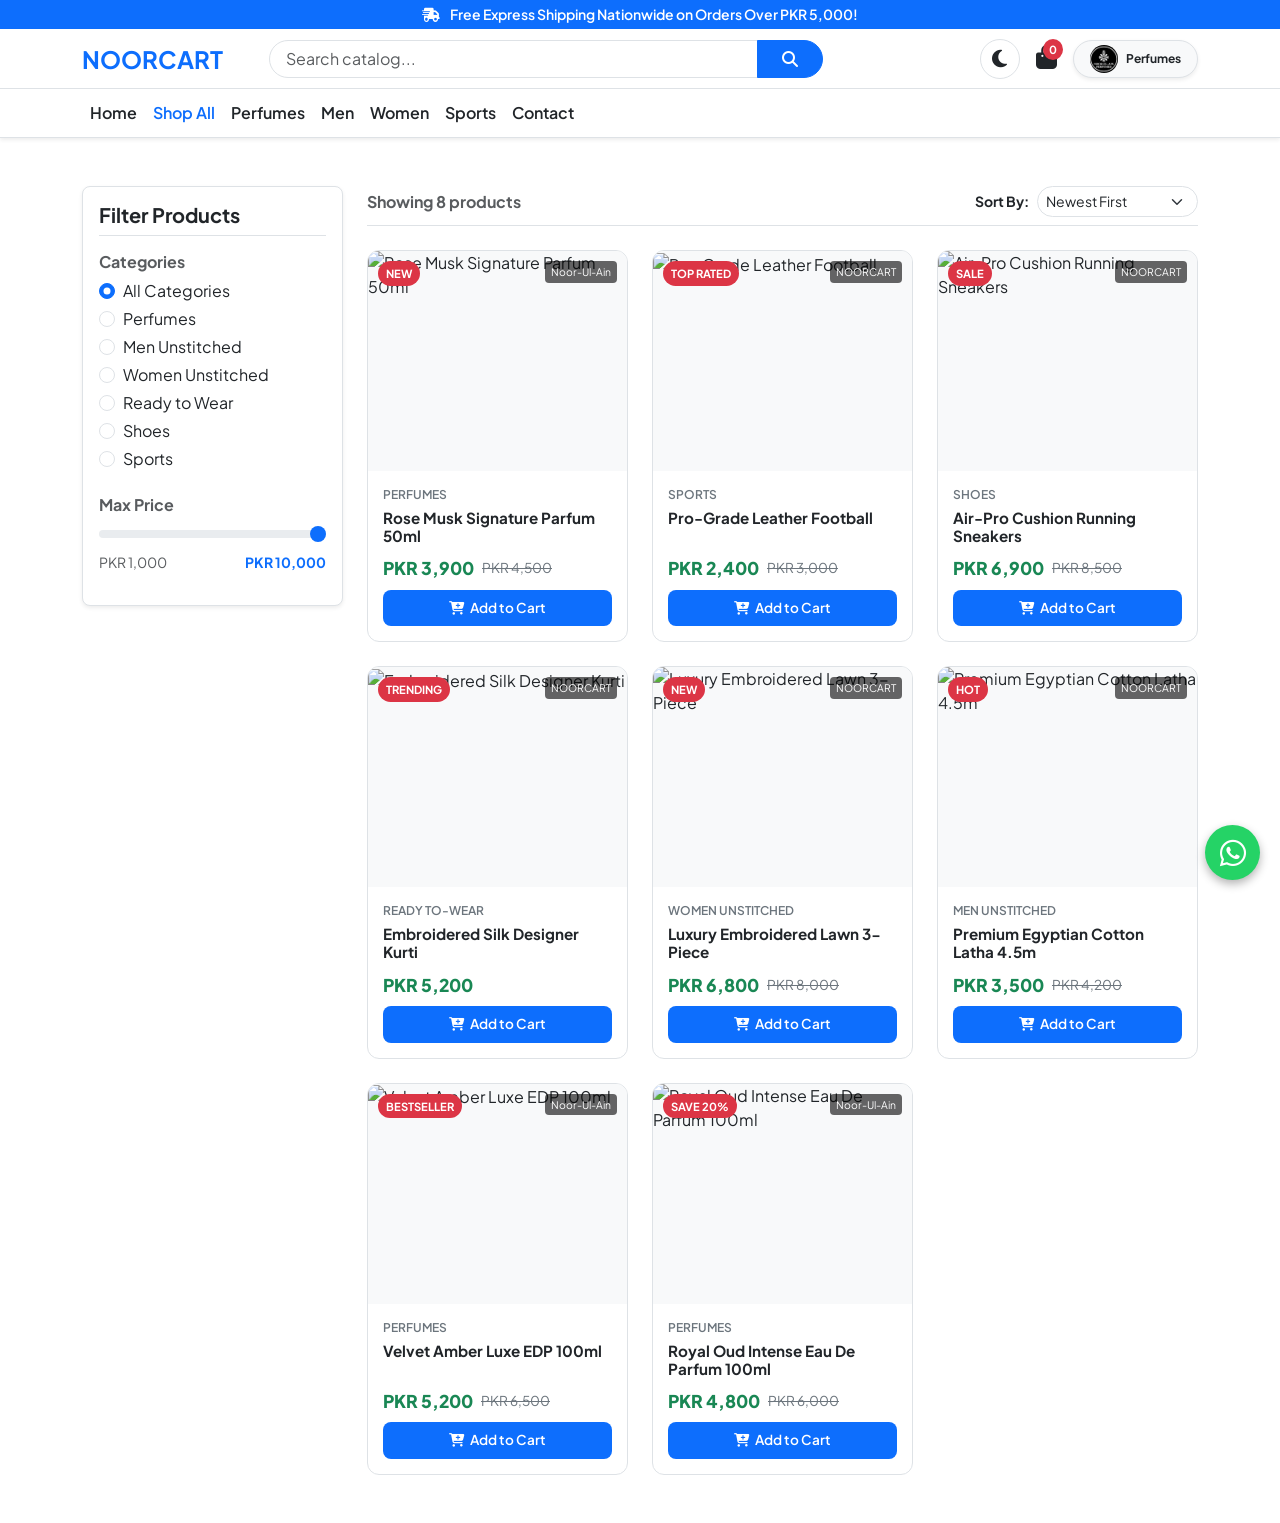
==== shop.html @ 90c621a1 "main" ====
<!DOCTYPE html>
<html lang="en">
<head>
    <meta charset="UTF-8">
    <meta name="viewport" content="width=device-width, initial-scale=1.0">
    <title>All Products | NOORCART</title>

    <link rel="icon" type="image/png" href="assets/images/logo-noorcart.png">
    <link rel="preconnect" href="https://fonts.googleapis.com">
    <link rel="preconnect" href="https://fonts.gstatic.com" crossorigin>
    <link href="https://fonts.googleapis.com/css2?family=Plus+Jakarta+Sans:wght@300;400;500;600;700;800&display=swap" rel="stylesheet">
    
    <link rel="stylesheet" href="https://cdn.jsdelivr.net/npm/bootstrap@5.3.2/dist/css/bootstrap.min.css">
    <link rel="stylesheet" href="https://cdnjs.cloudflare.com/ajax/libs/font-awesome/6.4.2/css/all.min.css">
    <link rel="stylesheet" href="https://unpkg.com/aos@2.3.1/dist/aos.css">
    <link rel="stylesheet" href="assets/css/style.css">
</head>
<body>

    <!-- TOP ANNOUNCEMENT BAR -->
    <div class="top-bar bg-primary text-white py-1 text-center small fw-semibold">
        <i class="fa-solid fa-truck-fast me-2"></i> Free Express Shipping Nationwide on Orders Over PKR 5,000!
    </div>

    <!-- MAIN HEADER -->
    <header class="main-header sticky-top bg-white border-bottom shadow-sm">
        <div class="container py-2">
            <div class="row align-items-center g-2">
                <div class="col-4 col-md-3 col-lg-2">
                    <a href="index.html" class="text-decoration-none text-dark fw-bold fs-4 d-flex align-items-center">
                        <img src="assets/images/logo-noorcart.png" alt="NOORCART Logo" style="max-height: 40px;" onerror="this.style.display='none'; this.nextElementSibling.style.display='inline-block';">
                        <span style="display:none;" class="fw-bold text-primary fs-4">NOORCART</span>
                    </a>
                </div>

                <div class="col-12 col-md-5 col-lg-6 order-3 order-md-2">
                    <div class="input-group">
                        <input type="text" id="filterSearch" class="form-control rounded-start-pill ps-3" placeholder="Search catalog...">
                        <button class="btn btn-primary rounded-end-pill px-4" type="button">
                            <i class="fa-solid fa-magnifying-glass"></i>
                        </button>
                    </div>
                </div>

                <div class="col-8 col-md-4 col-lg-4 order-2 order-md-3 d-flex align-items-center justify-content-end gap-2">
                    <button class="theme-toggle-btn" id="themeToggle" type="button" aria-label="Toggle Theme">
                        <i class="fa-solid fa-moon fs-5"></i>
                    </button>

                    <button class="btn border-0 position-relative p-2" onclick="toggleCartDrawer(true)" aria-label="Open Cart">
                        <i class="fa-solid fa-bag-shopping fs-4 text-dark"></i>
                        <span class="cart-badge" id="cartBadgeCount">0</span>
                    </button>

                    <a href="category.html?type=perfumes" class="d-none d-sm-inline-flex align-items-center text-dark text-decoration-none border rounded-pill px-3 py-1 bg-light shadow-sm">
                        <img src="assets/images/logo-noorulain.png" alt="Noor-Ul-Ain" style="height: 28px; width: 28px;" class="me-2 rounded-circle" onerror="this.style.display='none';">
                        <span class="fw-bold text-dark" style="font-size: 0.75rem;">Perfumes</span>
                    </a>
                </div>
            </div>
        </div>

        <nav class="navbar navbar-expand-lg bg-white border-top py-1">
            <div class="container">
                <button class="btn btn-primary btn-sm me-2 d-lg-none" type="button" data-bs-toggle="collapse" data-bs-target="#mainNav">
                    <i class="fa-solid fa-bars me-1"></i> Menu
                </button>
                <div class="collapse navbar-collapse" id="mainNav">
                    <ul class="navbar-nav me-auto mb-2 mb-lg-0 fw-semibold">
                        <li class="nav-item"><a class="nav-link" href="index.html">Home</a></li>
                        <li class="nav-item"><a class="nav-link active text-primary" href="shop.html">Shop All</a></li>
                        <li class="nav-item"><a class="nav-link" href="category.html?type=perfumes">Perfumes</a></li>
                        <li class="nav-item"><a class="nav-link" href="category.html?cat=men-unstitched">Men</a></li>
                        <li class="nav-item"><a class="nav-link" href="category.html?cat=women-unstitched">Women</a></li>
                        <li class="nav-item"><a class="nav-link" href="category.html?cat=sports">Sports</a></li>
                        <li class="nav-item"><a class="nav-link" href="contact.html">Contact</a></li>
                    </ul>
                </div>
            </div>
        </nav>
    </header>

    <!-- SHOP SECTION WITH FILTERS -->
    <section class="py-5">
        <div class="container">
            <div class="row g-4">
                <!-- SIDEBAR FILTERS -->
                <div class="col-lg-3">
                    <div class="filter-card p-3 border rounded-3 bg-white shadow-sm">
                        <h5 class="fw-bold mb-3 border-bottom pb-2">Filter Products</h5>

                        <!-- Categories -->
                        <div class="mb-4">
                            <h6 class="fw-bold text-muted mb-2">Categories</h6>
                            <div class="form-check mb-1">
                                <input class="form-check-input" type="radio" name="categoryFilter" id="catAll" value="all" checked>
                                <label class="form-check-label" for="catAll">All Categories</label>
                            </div>
                            <div class="form-check mb-1">
                                <input class="form-check-input" type="radio" name="categoryFilter" id="catPerfumes" value="perfumes">
                                <label class="form-check-label" for="catPerfumes">Perfumes</label>
                            </div>
                            <div class="form-check mb-1">
                                <input class="form-check-input" type="radio" name="categoryFilter" id="catMen" value="men-unstitched">
                                <label class="form-check-label" for="catMen">Men Unstitched</label>
                            </div>
                            <div class="form-check mb-1">
                                <input class="form-check-input" type="radio" name="categoryFilter" id="catWomen" value="women-unstitched">
                                <label class="form-check-label" for="catWomen">Women Unstitched</label>
                            </div>
                            <div class="form-check mb-1">
                                <input class="form-check-input" type="radio" name="categoryFilter" id="catReady" value="ready-to-wear">
                                <label class="form-check-label" for="catReady">Ready to Wear</label>
                            </div>
                            <div class="form-check mb-1">
                                <input class="form-check-input" type="radio" name="categoryFilter" id="catShoes" value="shoes">
                                <label class="form-check-label" for="catShoes">Shoes</label>
                            </div>
                            <div class="form-check mb-1">
                                <input class="form-check-input" type="radio" name="categoryFilter" id="catSports" value="sports">
                                <label class="form-check-label" for="catSports">Sports</label>
                            </div>
                        </div>

                        <!-- Price Range -->
                        <div class="mb-3">
                            <h6 class="fw-bold text-muted mb-2">Max Price</h6>
                            <input type="range" class="form-range" id="priceRange" min="1000" max="10000" step="500" value="10000">
                            <div class="d-flex justify-content-between small text-muted">
                                <span>PKR 1,000</span>
                                <span id="priceValue" class="fw-bold text-primary">PKR 10,000</span>
                            </div>
                        </div>
                    </div>
                </div>

                <!-- MAIN PRODUCT GRID -->
                <div class="col-lg-9">
                    <div class="d-flex justify-content-between align-items-center mb-4 pb-2 border-bottom">
                        <span id="productCount" class="fw-bold text-muted">Showing products</span>
                        <div class="d-flex align-items-center gap-2">
                            <label for="sortSelect" class="text-nowrap small fw-bold">Sort By:</label>
                            <select id="sortSelect" class="form-select form-select-sm rounded-pill">
                                <option value="newest">Newest First</option>
                                <option value="price-low">Price: Low to High</option>
                                <option value="price-high">Price: High to Low</option>
                                <option value="name-az">Name: A to Z</option>
                            </select>
                        </div>
                    </div>

                    <div class="row g-4" id="productGrid">
                        <!-- Dynamic Cards Injected via shop.js -->
                    </div>
                </div>
            </div>
        </div>
    </section>

    <!-- CART DRAWER & OVERLAY -->
    <div class="cart-drawer-overlay" id="cartOverlay" onclick="toggleCartDrawer(false)"></div>
    <div class="cart-drawer" id="cartDrawer">
        <div class="cart-header">
            <h5 class="fw-bold mb-0"><i class="fa-solid fa-bag-shopping me-2 text-primary"></i>Your Cart</h5>
            <button type="button" class="btn-close" onclick="toggleCartDrawer(false)"></button>
        </div>
        <div class="cart-body" id="cartItemList"></div>
        <div class="cart-footer">
            <div class="d-flex justify-content-between align-items-center mb-3">
                <span class="fw-bold text-muted">Subtotal:</span>
                <span class="fw-bold fs-5 text-success" id="cartTotalDisplay">PKR 0</span>
            </div>
            <button onclick="checkoutViaWhatsApp()" class="btn btn-success w-100 py-2 fw-bold rounded-pill">
                <i class="fa-brands fa-whatsapp me-2 fs-5"></i> Checkout on WhatsApp
            </button>
        </div>
    </div>

    <!-- FLOATING WHATSAPP BUTTON -->
    <a href="https://wa.me/923400085347?text=Hello%20NOORCART,%20I%20have%20a%20query%20about%20your%20products." target="_blank" class="floating-whatsapp" aria-label="Order on WhatsApp">
        <i class="fa-brands fa-whatsapp"></i>
    </a>

    <script src="https://cdn.jsdelivr.net/npm/bootstrap@5.3.2/dist/js/bootstrap.bundle.min.js"></script>
    <script src="https://unpkg.com/aos@2.3.1/dist/aos.js"></script>
    <script src="assets/js/shop.js"></script>
    <!-- SCRIPT DEPENDENCIES -->
    <script src="https://cdn.jsdelivr.net/npm/bootstrap@5.3.2/dist/js/bootstrap.bundle.min.js"></script>
    <script src="https://unpkg.com/aos@2.3.1/dist/aos.js"></script>

    <!-- CUSTOM JS ENGINE -->
    <script src="assets/js/shop.js"></script>

    <!-- INITIALIZE AOS ANIMATIONS -->
    <script>
        document.addEventListener('DOMContentLoaded', function() {
            if (typeof AOS !== 'undefined') {
                AOS.init({
                    duration: 800,
                    once: true
                });
            }
        });
    </script>
</body>
    <script>
        document.addEventListener('DOMContentLoaded', () => {
            const themeBtn = document.getElementById('themeToggle');
            const savedTheme = localStorage.getItem('noorcart_theme') || 'light';
            document.documentElement.setAttribute('data-theme', savedTheme);
            if (themeBtn) {
                themeBtn.innerHTML = savedTheme === 'dark' ? '<i class="fa-solid fa-sun text-warning fs-5"></i>' : '<i class="fa-solid fa-moon text-dark fs-5"></i>';
                themeBtn.addEventListener('click', () => {
                    const current = document.documentElement.getAttribute('data-theme');
                    const next = current === 'dark' ? 'light' : 'dark';
                    document.documentElement.setAttribute('data-theme', next);
                    localStorage.setItem('noorcart_theme', next);
                    themeBtn.innerHTML = next === 'dark' ? '<i class="fa-solid fa-sun text-warning fs-5"></i>' : '<i class="fa-solid fa-moon text-dark fs-5"></i>';
                });
            }
        });
    </script>
</body>
</html>
---- assets/css/style.css ----
/* ==========================================
   GLOBAL & ROOT THEME VARIABLES
   ========================================== */
:root {
    --bg-primary: #ffffff;
    --bg-secondary: #f8f9fa;
    --text-primary: #212529;
    --text-muted: #6c757d;
    --border-color: #dee2e6;
    --card-bg: #ffffff;
    --primary-color: #0d6efd;
    --shadow-sm: 0 0.125rem 0.25rem rgba(0, 0, 0, 0.075);
}

/* DARK MODE OVERRIDES */
[data-theme="dark"] {
    --bg-primary: #121212;
    --bg-secondary: #1e1e1e;
    --text-primary: #f8f9fa;
    --text-muted: #a0a0a0;
    --border-color: #333333;
    --card-bg: #1e1e1e;
    --shadow-sm: 0 0.125rem 0.25rem rgba(0, 0, 0, 0.5);
}

body {
    font-family: 'Plus Jakarta Sans', sans-serif;
    background-color: var(--bg-primary);
    color: var(--text-primary);
    transition: background-color 0.3s ease, color 0.3s ease;
}

/* ==========================================
   HEADER & NAVBAR
   ========================================== */
.main-header {
    background-color: var(--bg-primary) !important;
    border-color: var(--border-color) !important;
}

.main-header .nav-link {
    color: var(--text-primary);
}

.main-header .nav-link:hover {
    color: var(--primary-color);
}

.theme-toggle-btn {
    background: transparent;
    border: 1px solid var(--border-color);
    border-radius: 50%;
    width: 40px;
    height: 40px;
    display: flex;
    align-items: center;
    justify-content: center;
    cursor: pointer;
    transition: all 0.2s ease;
}

.theme-toggle-btn:hover {
    background-color: var(--bg-secondary);
}

.cart-badge {
    position: absolute;
    top: 2px;
    right: 2px;
    background-color: #dc3545;
    color: white;
    font-size: 0.7rem;
    font-weight: bold;
    border-radius: 50%;
    padding: 2px 6px;
}

/* ==========================================
   PRODUCT CARDS
   ========================================== */
.product-card {
    background-color: var(--card-bg);
    border: 1px solid var(--border-color);
    border-radius: 12px;
    overflow: hidden;
    position: relative;
    transition: transform 0.2s ease, box-shadow 0.2s ease;
    height: 100%;
    display: flex;
    flex-direction: column;
}

.product-card:hover {
    transform: translateY(-4px);
    box-shadow: 0 10px 20px rgba(0, 0, 0, 0.1);
}

.product-thumb {
    height: 220px;
    overflow: hidden;
    background-color: var(--bg-secondary);
}

.product-thumb img {
    width: 100%;
    height: 100%;
    object-fit: cover;
    transition: transform 0.3s ease;
}

.product-card:hover .product-thumb img {
    transform: scale(1.05);
}

.product-details {
    padding: 15px;
    display: flex;
    flex-direction: column;
    flex-grow: 1;
}

.product-cat {
    font-size: 0.75rem;
    text-transform: uppercase;
    color: var(--text-muted);
    font-weight: 600;
}

.product-title {
    font-size: 0.95rem;
    font-weight: 700;
    margin: 5px 0 10px 0;
    color: var(--text-primary);
    display: -webkit-box;
    -webkit-line-clamp: 2;
    -webkit-box-orient: vertical;
    overflow: hidden;
}

.price-box {
    margin-top: auto;
    display: flex;
    align-items: center;
    gap: 8px;
}

.current-price {
    font-size: 1.1rem;
    font-weight: 800;
    color: #198754;
}

.old-price {
    font-size: 0.85rem;
    text-decoration: line-through;
    color: var(--text-muted);
}

.badge-offer {
    position: absolute;
    top: 10px;
    left: 10px;
    background-color: #dc3545;
    color: white;
    font-size: 0.7rem;
    font-weight: bold;
    padding: 4px 8px;
    border-radius: 20px;
    z-index: 2;
}

.badge-brand {
    position: absolute;
    top: 10px;
    right: 10px;
    background-color: rgba(0, 0, 0, 0.6);
    color: white;
    font-size: 0.65rem;
    padding: 3px 6px;
    border-radius: 4px;
    z-index: 2;
}

.btn-whatsapp-order {
    background-color: var(--primary-color);
    color: white;
    border: none;
    border-radius: 8px;
    padding: 8px;
    font-size: 0.85rem;
    font-weight: 600;
    transition: background 0.2s ease;
}

.btn-whatsapp-order:hover {
    background-color: #0b5ed7;
}

/* ==========================================
   CART DRAWER & OVERLAY
   ========================================== */
.cart-drawer-overlay {
    position: fixed;
    top: 0;
    left: 0;
    width: 100vw;
    height: 100vh;
    background: rgba(0, 0, 0, 0.5);
    z-index: 1040;
    display: none;
}

.cart-drawer-overlay.active {
    display: block;
}

.cart-drawer {
    position: fixed;
    top: 0;
    right: -400px;
    width: 380px;
    max-width: 100%;
    height: 100vh;
    background-color: var(--card-bg);
    z-index: 1050;
    box-shadow: -5px 0 15px rgba(0, 0, 0, 0.15);
    display: flex;
    flex-direction: column;
    transition: right 0.3s ease-in-out;
}

.cart-drawer.active {
    right: 0;
}

.cart-header {
    padding: 15px 20px;
    border-bottom: 1px solid var(--border-color);
    display: flex;
    justify-content: space-between;
    align-items: center;
}

.cart-body {
    padding: 15px;
    flex-grow: 1;
    overflow-y: auto;
}

.cart-item {
    display: flex;
    align-items: center;
    gap: 12px;
    padding-bottom: 12px;
    margin-bottom: 12px;
    border-bottom: 1px solid var(--border-color);
}

.cart-item img {
    width: 55px;
    height: 55px;
    object-fit: cover;
    border-radius: 6px;
}

.cart-item-title {
    font-size: 0.85rem;
    font-weight: 600;
    color: var(--text-primary);
}

.qty-btn {
    border: 1px solid var(--border-color);
    background: var(--bg-secondary);
    color: var(--text-primary);
    width: 24px;
    height: 24px;
    border-radius: 4px;
    display: inline-flex;
    align-items: center;
    justify-content: center;
    cursor: pointer;
}

.cart-footer {
    padding: 15px 20px;
    border-top: 1px solid var(--border-color);
    background-color: var(--bg-secondary);
}

/* ==========================================
   FLOATING WHATSAPP BUTTON
   ========================================== */
.floating-whatsapp {
    position: fixed;
    bottom: 20px;
    right: 20px;
    background-color: #25d366;
    color: white;
    width: 55px;
    height: 55px;
    border-radius: 50%;
    display: flex;
    align-items: center;
    justify-content: center;
    font-size: 30px;
    box-shadow: 0 4px 10px rgba(0, 0, 0, 0.3);
    z-index: 1000;
    text-decoration: none;
    transition: transform 0.2s ease;
}

.floating-whatsapp:hover {
    transform: scale(1.1);
    color: white;
}
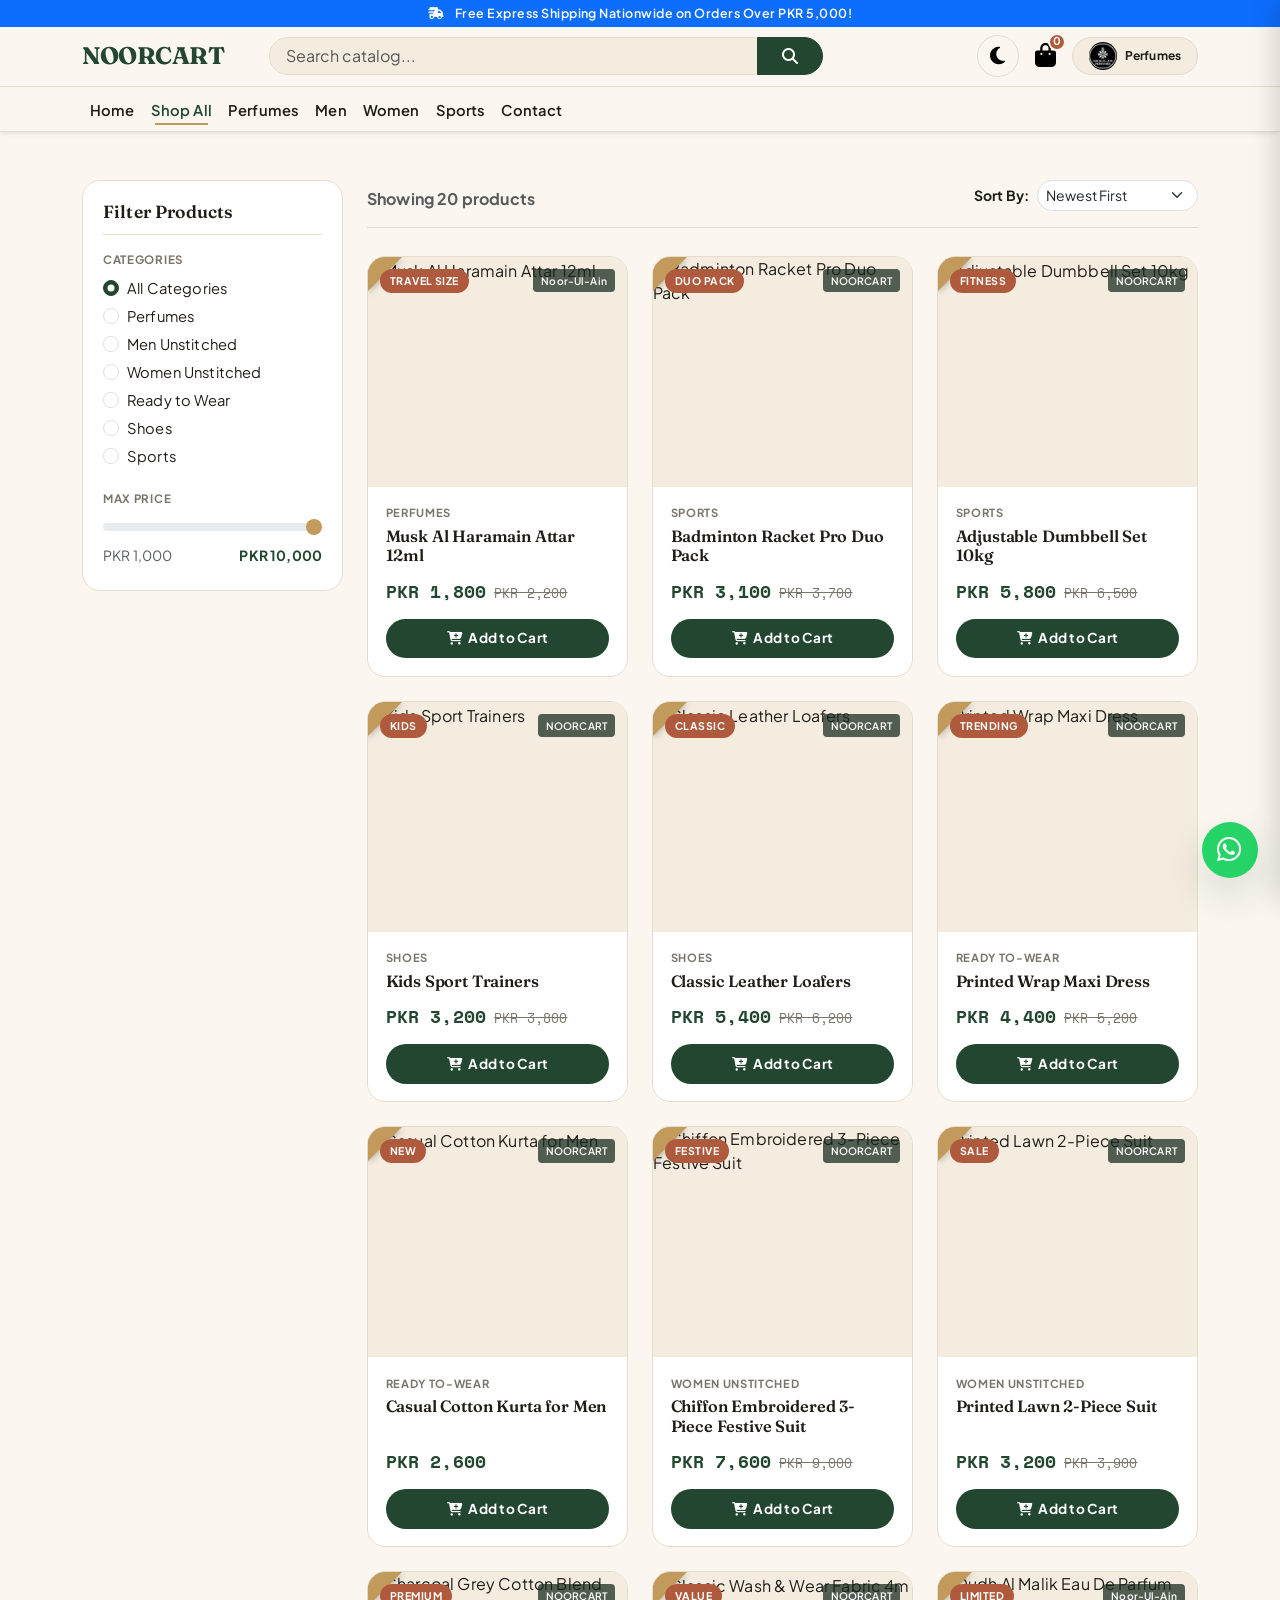
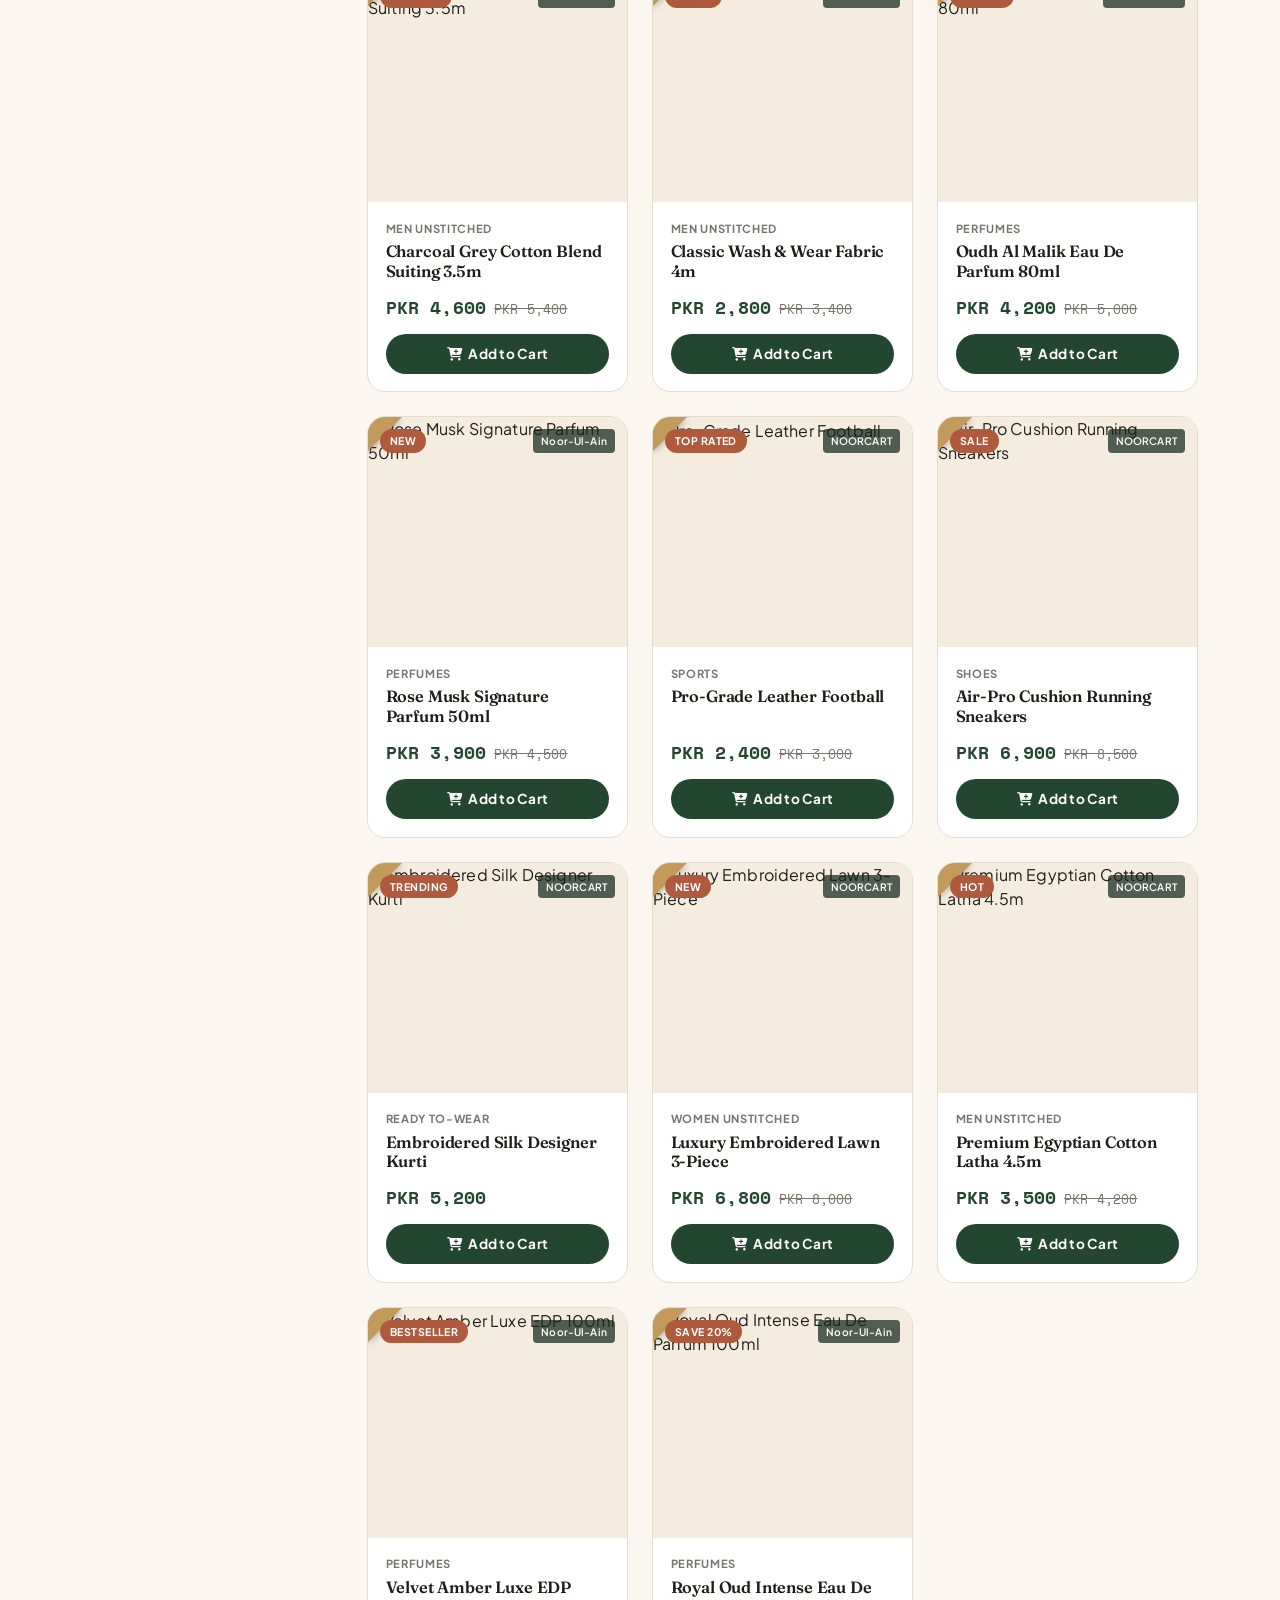
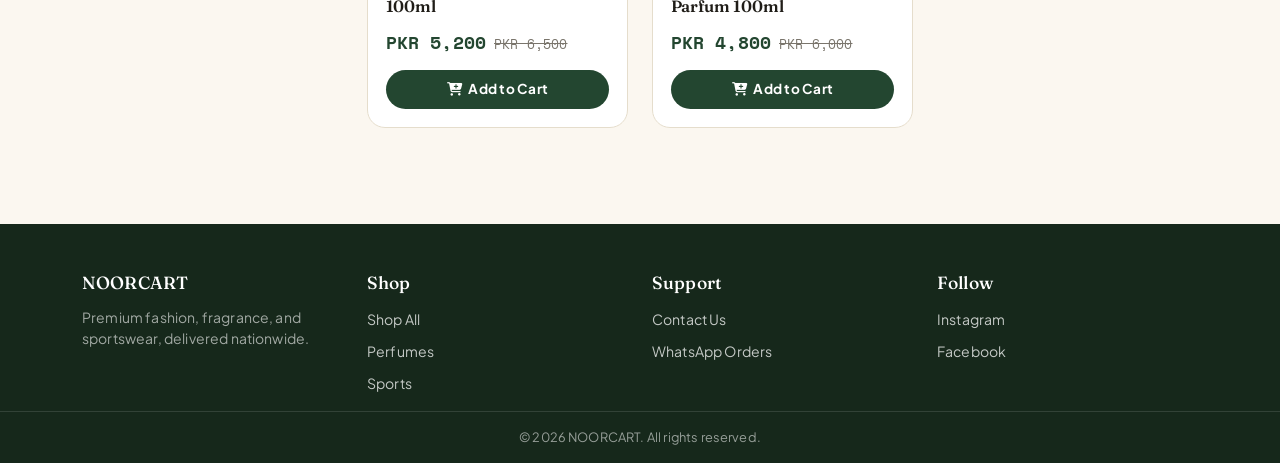
==== commit 3c82acbe: "main" ====
--- a/shop.html
+++ b/shop.html
@@ -8,8 +8,8 @@
     <link rel="icon" type="image/png" href="assets/images/logo-noorcart.png">
     <link rel="preconnect" href="https://fonts.googleapis.com">
     <link rel="preconnect" href="https://fonts.gstatic.com" crossorigin>
-    <link href="https://fonts.googleapis.com/css2?family=Plus+Jakarta+Sans:wght@300;400;500;600;700;800&display=swap" rel="stylesheet">
-    
+    <link href="https://fonts.googleapis.com/css2?family=Fraunces:opsz,wght@9..144,500;9..144,600;9..144,700&family=Plus+Jakarta+Sans:wght@300;400;500;600;700;800&family=Space+Mono:wght@400;700&display=swap" rel="stylesheet">
+
     <link rel="stylesheet" href="https://cdn.jsdelivr.net/npm/bootstrap@5.3.2/dist/css/bootstrap.min.css">
     <link rel="stylesheet" href="https://cdnjs.cloudflare.com/ajax/libs/font-awesome/6.4.2/css/all.min.css">
     <link rel="stylesheet" href="https://unpkg.com/aos@2.3.1/dist/aos.css">
@@ -17,58 +17,60 @@
 </head>
 <body>
 
-    <!-- TOP ANNOUNCEMENT BAR -->
     <div class="top-bar bg-primary text-white py-1 text-center small fw-semibold">
         <i class="fa-solid fa-truck-fast me-2"></i> Free Express Shipping Nationwide on Orders Over PKR 5,000!
     </div>
 
-    <!-- MAIN HEADER -->
-    <header class="main-header sticky-top bg-white border-bottom shadow-sm">
+    <header class="main-header sticky-top border-bottom shadow-sm">
         <div class="container py-2">
             <div class="row align-items-center g-2">
                 <div class="col-4 col-md-3 col-lg-2">
-                    <a href="index.html" class="text-decoration-none text-dark fw-bold fs-4 d-flex align-items-center">
-                        <img src="assets/images/logo-noorcart.png" alt="NOORCART Logo" style="max-height: 40px;" onerror="this.style.display='none'; this.nextElementSibling.style.display='inline-block';">
-                        <span style="display:none;" class="fw-bold text-primary fs-4">NOORCART</span>
+                    <a href="index.html" class="text-decoration-none d-flex align-items-center">
+                        <img src="assets/images/logo-noorcart.png" alt="NOORCART Logo" style="max-height: 40px;"
+                            onerror="this.style.display='none'; this.nextElementSibling.style.display='inline-block';">
+                        <span style="display:none;" class="brand-mark">NOORCART</span>
                     </a>
                 </div>
 
                 <div class="col-12 col-md-5 col-lg-6 order-3 order-md-2">
-                    <div class="input-group">
+                    <div class="input-group search-form">
                         <input type="text" id="filterSearch" class="form-control rounded-start-pill ps-3" placeholder="Search catalog...">
-                        <button class="btn btn-primary rounded-end-pill px-4" type="button">
+                        <button class="btn btn-search rounded-end-pill px-4" type="button" aria-label="Search">
                             <i class="fa-solid fa-magnifying-glass"></i>
                         </button>
                     </div>
                 </div>
 
                 <div class="col-8 col-md-4 col-lg-4 order-2 order-md-3 d-flex align-items-center justify-content-end gap-2">
-                    <button class="theme-toggle-btn" id="themeToggle" type="button" aria-label="Toggle Theme">
+                    <button class="theme-toggle-btn" id="themeToggle" type="button" aria-label="Toggle dark and light mode">
                         <i class="fa-solid fa-moon fs-5"></i>
                     </button>
 
-                    <button class="btn border-0 position-relative p-2" onclick="toggleCartDrawer(true)" aria-label="Open Cart">
-                        <i class="fa-solid fa-bag-shopping fs-4 text-dark"></i>
+                    <button class="cart-trigger" onclick="toggleCartDrawer(true)" aria-label="Open cart">
+                        <i class="fa-solid fa-bag-shopping fs-4"></i>
                         <span class="cart-badge" id="cartBadgeCount">0</span>
                     </button>
 
-                    <a href="category.html?type=perfumes" class="d-none d-sm-inline-flex align-items-center text-dark text-decoration-none border rounded-pill px-3 py-1 bg-light shadow-sm">
-                        <img src="assets/images/logo-noorulain.png" alt="Noor-Ul-Ain" style="height: 28px; width: 28px;" class="me-2 rounded-circle" onerror="this.style.display='none';">
-                        <span class="fw-bold text-dark" style="font-size: 0.75rem;">Perfumes</span>
+                    <a href="category.html?type=perfumes"
+                        class="d-none d-sm-inline-flex align-items-center text-decoration-none rounded-pill px-3 py-1 discover-pill">
+                        <img src="assets/images/logo-noorulain.png" alt="Noor-Ul-Ain" style="height: 28px; width: 28px;"
+                            class="me-2 rounded-circle" onerror="this.style.display='none';">
+                        <span class="fw-bold" style="font-size: 0.75rem;">Perfumes</span>
                     </a>
                 </div>
             </div>
         </div>
 
-        <nav class="navbar navbar-expand-lg bg-white border-top py-1">
+        <nav class="navbar navbar-expand-lg main-nav py-1">
             <div class="container">
-                <button class="btn btn-primary btn-sm me-2 d-lg-none" type="button" data-bs-toggle="collapse" data-bs-target="#mainNav">
+                <button class="btn btn-primary btn-sm me-2 d-lg-none" type="button" data-bs-toggle="collapse"
+                    data-bs-target="#mainNav" aria-controls="mainNav" aria-label="Toggle navigation">
                     <i class="fa-solid fa-bars me-1"></i> Menu
                 </button>
                 <div class="collapse navbar-collapse" id="mainNav">
-                    <ul class="navbar-nav me-auto mb-2 mb-lg-0 fw-semibold">
+                    <ul class="navbar-nav me-auto mb-2 mb-lg-0">
                         <li class="nav-item"><a class="nav-link" href="index.html">Home</a></li>
-                        <li class="nav-item"><a class="nav-link active text-primary" href="shop.html">Shop All</a></li>
+                        <li class="nav-item"><a class="nav-link active" href="shop.html">Shop All</a></li>
                         <li class="nav-item"><a class="nav-link" href="category.html?type=perfumes">Perfumes</a></li>
                         <li class="nav-item"><a class="nav-link" href="category.html?cat=men-unstitched">Men</a></li>
                         <li class="nav-item"><a class="nav-link" href="category.html?cat=women-unstitched">Women</a></li>
@@ -80,18 +82,16 @@
         </nav>
     </header>
 
-    <!-- SHOP SECTION WITH FILTERS -->
     <section class="py-5">
         <div class="container">
             <div class="row g-4">
-                <!-- SIDEBAR FILTERS -->
+
                 <div class="col-lg-3">
-                    <div class="filter-card p-3 border rounded-3 bg-white shadow-sm">
-                        <h5 class="fw-bold mb-3 border-bottom pb-2">Filter Products</h5>
-
-                        <!-- Categories -->
+                    <div class="filter-card">
+                        <h5 class="filter-card-title">Filter Products</h5>
+
                         <div class="mb-4">
-                            <h6 class="fw-bold text-muted mb-2">Categories</h6>
+                            <h6 class="filter-group-label">Categories</h6>
                             <div class="form-check mb-1">
                                 <input class="form-check-input" type="radio" name="categoryFilter" id="catAll" value="all" checked>
                                 <label class="form-check-label" for="catAll">All Categories</label>
@@ -122,21 +122,19 @@
                             </div>
                         </div>
 
-                        <!-- Price Range -->
-                        <div class="mb-3">
-                            <h6 class="fw-bold text-muted mb-2">Max Price</h6>
+                        <div class="mb-1">
+                            <h6 class="filter-group-label">Max Price</h6>
                             <input type="range" class="form-range" id="priceRange" min="1000" max="10000" step="500" value="10000">
-                            <div class="d-flex justify-content-between small text-muted">
-                                <span>PKR 1,000</span>
-                                <span id="priceValue" class="fw-bold text-primary">PKR 10,000</span>
+                            <div class="d-flex justify-content-between small">
+                                <span class="text-muted">PKR 1,000</span>
+                                <span id="priceValue" class="fw-bold" style="color: var(--emerald);">PKR 10,000</span>
                             </div>
                         </div>
                     </div>
                 </div>
 
-                <!-- MAIN PRODUCT GRID -->
                 <div class="col-lg-9">
-                    <div class="d-flex justify-content-between align-items-center mb-4 pb-2 border-bottom">
+                    <div class="section-heading">
                         <span id="productCount" class="fw-bold text-muted">Showing products</span>
                         <div class="d-flex align-items-center gap-2">
                             <label for="sortSelect" class="text-nowrap small fw-bold">Sort By:</label>
@@ -149,34 +147,65 @@
                         </div>
                     </div>
 
-                    <div class="row g-4" id="productGrid">
-                        <!-- Dynamic Cards Injected via shop.js -->
-                    </div>
-                </div>
+                    <div class="row g-4" id="productGrid"></div>
+                </div>
+
             </div>
         </div>
     </section>
 
-    <!-- CART DRAWER & OVERLAY -->
+    <footer class="site-footer pt-5">
+        <div class="container">
+            <div class="row g-4">
+                <div class="col-6 col-md-3">
+                    <h6>NOORCART</h6>
+                    <p class="small mb-0" style="opacity: 0.8;">Premium fashion, fragrance, and sportswear, delivered nationwide.</p>
+                </div>
+                <div class="col-6 col-md-3">
+                    <h6>Shop</h6>
+                    <ul class="list-unstyled d-flex flex-column gap-2">
+                        <li><a href="shop.html">Shop All</a></li>
+                        <li><a href="category.html?type=perfumes">Perfumes</a></li>
+                        <li><a href="category.html?cat=sports">Sports</a></li>
+                    </ul>
+                </div>
+                <div class="col-6 col-md-3">
+                    <h6>Support</h6>
+                    <ul class="list-unstyled d-flex flex-column gap-2">
+                        <li><a href="contact.html">Contact Us</a></li>
+                        <li><a href="https://wa.me/923400085347" target="_blank">WhatsApp Orders</a></li>
+                    </ul>
+                </div>
+                <div class="col-6 col-md-3">
+                    <h6>Follow</h6>
+                    <ul class="list-unstyled d-flex flex-column gap-2">
+                        <li><a href="#">Instagram</a></li>
+                        <li><a href="#">Facebook</a></li>
+                    </ul>
+                </div>
+            </div>
+        </div>
+        <div class="footer-bottom">&copy; 2026 NOORCART. All rights reserved.</div>
+    </footer>
+
     <div class="cart-drawer-overlay" id="cartOverlay" onclick="toggleCartDrawer(false)"></div>
-    <div class="cart-drawer" id="cartDrawer">
+    <div class="cart-drawer" id="cartDrawer" role="dialog" aria-label="Shopping cart" aria-modal="true">
         <div class="cart-header">
-            <h5 class="fw-bold mb-0"><i class="fa-solid fa-bag-shopping me-2 text-primary"></i>Your Cart</h5>
-            <button type="button" class="btn-close" onclick="toggleCartDrawer(false)"></button>
+            <h5 class="fw-bold mb-0"><i class="fa-solid fa-bag-shopping me-2"></i>Your Cart</h5>
+            <button type="button" class="btn-close" onclick="toggleCartDrawer(false)" aria-label="Close cart"></button>
         </div>
         <div class="cart-body" id="cartItemList"></div>
         <div class="cart-footer">
             <div class="d-flex justify-content-between align-items-center mb-3">
                 <span class="fw-bold text-muted">Subtotal:</span>
-                <span class="fw-bold fs-5 text-success" id="cartTotalDisplay">PKR 0</span>
-            </div>
-            <button onclick="checkoutViaWhatsApp()" class="btn btn-success w-100 py-2 fw-bold rounded-pill">
+                <span class="fw-bold fs-5 price-mono" id="cartTotalDisplay" style="color: var(--emerald);">PKR 0</span>
+            </div>
+            <button onclick="checkoutViaWhatsApp()" class="btn-checkout">
                 <i class="fa-brands fa-whatsapp me-2 fs-5"></i> Checkout on WhatsApp
             </button>
         </div>
     </div>
 
-    <!-- FLOATING WHATSAPP BUTTON -->
     <a href="https://wa.me/923400085347?text=Hello%20NOORCART,%20I%20have%20a%20query%20about%20your%20products." target="_blank" class="floating-whatsapp" aria-label="Order on WhatsApp">
         <i class="fa-brands fa-whatsapp"></i>
     </a>
@@ -184,41 +213,32 @@
     <script src="https://cdn.jsdelivr.net/npm/bootstrap@5.3.2/dist/js/bootstrap.bundle.min.js"></script>
     <script src="https://unpkg.com/aos@2.3.1/dist/aos.js"></script>
     <script src="assets/js/shop.js"></script>
-    <!-- SCRIPT DEPENDENCIES -->
-    <script src="https://cdn.jsdelivr.net/npm/bootstrap@5.3.2/dist/js/bootstrap.bundle.min.js"></script>
-    <script src="https://unpkg.com/aos@2.3.1/dist/aos.js"></script>
-
-    <!-- CUSTOM JS ENGINE -->
-    <script src="assets/js/shop.js"></script>
-
-    <!-- INITIALIZE AOS ANIMATIONS -->
+
     <script>
-        document.addEventListener('DOMContentLoaded', function() {
+        document.addEventListener('DOMContentLoaded', () => {
             if (typeof AOS !== 'undefined') {
-                AOS.init({
-                    duration: 800,
-                    once: true
-                });
+                AOS.init({ duration: 800, once: true });
+            }
+
+            const themeBtn = document.getElementById('themeToggle');
+            const savedTheme = localStorage.getItem('noorcart_theme') || 'light';
+            document.documentElement.setAttribute('data-theme', savedTheme);
+            setThemeIcon(savedTheme === 'dark');
+
+            themeBtn?.addEventListener('click', () => {
+                const next = document.documentElement.getAttribute('data-theme') === 'dark' ? 'light' : 'dark';
+                document.documentElement.setAttribute('data-theme', next);
+                localStorage.setItem('noorcart_theme', next);
+                setThemeIcon(next === 'dark');
+            });
+
+            function setThemeIcon(isDark) {
+                if (!themeBtn) return;
+                themeBtn.innerHTML = isDark
+                    ? '<i class="fa-solid fa-sun text-warning fs-5"></i>'
+                    : '<i class="fa-solid fa-moon fs-5"></i>';
             }
         });
     </script>
 </body>
-    <script>
-        document.addEventListener('DOMContentLoaded', () => {
-            const themeBtn = document.getElementById('themeToggle');
-            const savedTheme = localStorage.getItem('noorcart_theme') || 'light';
-            document.documentElement.setAttribute('data-theme', savedTheme);
-            if (themeBtn) {
-                themeBtn.innerHTML = savedTheme === 'dark' ? '<i class="fa-solid fa-sun text-warning fs-5"></i>' : '<i class="fa-solid fa-moon text-dark fs-5"></i>';
-                themeBtn.addEventListener('click', () => {
-                    const current = document.documentElement.getAttribute('data-theme');
-                    const next = current === 'dark' ? 'light' : 'dark';
-                    document.documentElement.setAttribute('data-theme', next);
-                    localStorage.setItem('noorcart_theme', next);
-                    themeBtn.innerHTML = next === 'dark' ? '<i class="fa-solid fa-sun text-warning fs-5"></i>' : '<i class="fa-solid fa-moon text-dark fs-5"></i>';
-                });
-            }
-        });
-    </script>
-</body>
-</html>+</html>
--- a/assets/css/style.css
+++ b/assets/css/style.css
@@ -1,135 +1,395 @@
-/* ==========================================
-   GLOBAL & ROOT THEME VARIABLES
-   ========================================== */
 :root {
-    --bg-primary: #ffffff;
-    --bg-secondary: #f8f9fa;
-    --text-primary: #212529;
-    --text-muted: #6c757d;
-    --border-color: #dee2e6;
-    --card-bg: #ffffff;
-    --primary-color: #0d6efd;
-    --shadow-sm: 0 0.125rem 0.25rem rgba(0, 0, 0, 0.075);
-}
-
-/* DARK MODE OVERRIDES */
+    --emerald: #234630;
+    --emerald-dark: #16281B;
+    --gold: #C29A5B;
+    --gold-soft: #E4D3B0;
+    --rust: #AF5A3C;
+    --cream: #FBF7F0;
+
+    --bg-primary: var(--cream);
+    --bg-secondary: #F3ECDF;
+    --text-primary: #201D18;
+    --text-muted: #7A756C;
+    --border-color: #E5DDCC;
+    --card-bg: #FFFFFF;
+    --primary-color: var(--emerald);
+    --accent-color: var(--gold);
+    --shadow-sm: 0 2px 10px rgba(32, 29, 24, 0.06);
+    --shadow-lg: 0 18px 40px rgba(22, 40, 27, 0.14);
+    --radius-lg: 18px;
+    --radius-md: 12px;
+}
+
 [data-theme="dark"] {
-    --bg-primary: #121212;
-    --bg-secondary: #1e1e1e;
-    --text-primary: #f8f9fa;
-    --text-muted: #a0a0a0;
-    --border-color: #333333;
-    --card-bg: #1e1e1e;
-    --shadow-sm: 0 0.125rem 0.25rem rgba(0, 0, 0, 0.5);
-}
+    --bg-primary: #14150F;
+    --bg-secondary: #1B1C15;
+    --text-primary: #F3EFE4;
+    --text-muted: #A79F8E;
+    --border-color: #2C2C23;
+    --card-bg: #1D1E17;
+    --primary-color: #4E7A5B;
+    --accent-color: var(--gold);
+    --shadow-sm: 0 2px 10px rgba(0, 0, 0, 0.4);
+    --shadow-lg: 0 18px 40px rgba(0, 0, 0, 0.55);
+}
+
+* { scroll-behavior: smooth; }
 
 body {
     font-family: 'Plus Jakarta Sans', sans-serif;
     background-color: var(--bg-primary);
     color: var(--text-primary);
     transition: background-color 0.3s ease, color 0.3s ease;
-}
-
-/* ==========================================
-   HEADER & NAVBAR
-   ========================================== */
+    letter-spacing: 0.01em;
+}
+
+h1, h2, h3, .display-font {
+    font-family: 'Fraunces', serif;
+    font-weight: 600;
+    letter-spacing: -0.01em;
+}
+
+.price-mono {
+    font-family: 'Space Mono', monospace;
+}
+
+a:focus-visible,
+button:focus-visible,
+input:focus-visible {
+    outline: 2px solid var(--gold);
+    outline-offset: 2px;
+}
+
+/* Announcement Bar */
+.top-bar {
+    background-color: var(--emerald-dark);
+    color: var(--gold-soft);
+    letter-spacing: 0.04em;
+    font-size: 0.78rem;
+}
+
+/* Header */
 .main-header {
     background-color: var(--bg-primary) !important;
     border-color: var(--border-color) !important;
-}
-
-.main-header .nav-link {
-    color: var(--text-primary);
-}
-
-.main-header .nav-link:hover {
-    color: var(--primary-color);
-}
+    backdrop-filter: blur(6px);
+}
+
+.brand-mark {
+    font-family: 'Fraunces', serif;
+    font-weight: 700;
+    font-size: 1.5rem;
+    color: var(--emerald);
+    letter-spacing: -0.02em;
+}
+
+[data-theme="dark"] .brand-mark { color: var(--gold); }
+
+.search-form .form-control {
+    background-color: var(--bg-secondary);
+    border: 1px solid var(--border-color);
+    color: var(--text-primary);
+}
+
+.search-form .form-control:focus {
+    box-shadow: none;
+    border-color: var(--gold);
+}
+
+.search-form .btn-search {
+    background-color: var(--emerald);
+    color: #fff;
+    border: 1px solid var(--emerald);
+}
+
+.search-form .btn-search:hover { background-color: var(--emerald-dark); }
 
 .theme-toggle-btn {
     background: transparent;
     border: 1px solid var(--border-color);
     border-radius: 50%;
-    width: 40px;
-    height: 40px;
+    width: 42px;
+    height: 42px;
     display: flex;
     align-items: center;
     justify-content: center;
     cursor: pointer;
-    transition: all 0.2s ease;
+    transition: transform 0.2s ease, background-color 0.2s ease;
 }
 
 .theme-toggle-btn:hover {
     background-color: var(--bg-secondary);
+    transform: rotate(20deg);
+}
+
+.cart-trigger {
+    position: relative;
+    background: transparent;
+    border: none;
+    padding: 8px;
 }
 
 .cart-badge {
     position: absolute;
-    top: 2px;
-    right: 2px;
-    background-color: #dc3545;
+    top: -2px;
+    right: -2px;
+    background-color: var(--rust);
     color: white;
-    font-size: 0.7rem;
-    font-weight: bold;
+    font-size: 0.68rem;
+    font-weight: 700;
+    line-height: 1;
     border-radius: 50%;
-    padding: 2px 6px;
-}
-
-/* ==========================================
-   PRODUCT CARDS
-   ========================================== */
+    min-width: 18px;
+    height: 18px;
+    display: flex;
+    align-items: center;
+    justify-content: center;
+    border: 2px solid var(--bg-primary);
+}
+
+.discover-pill {
+    border: 1px solid var(--border-color);
+    background-color: var(--bg-secondary);
+    color: var(--text-primary);
+    transition: border-color 0.2s ease;
+}
+
+.discover-pill:hover { border-color: var(--gold); }
+
+/* Nav */
+.main-nav {
+    background-color: var(--bg-primary);
+    border-top: 1px solid var(--border-color);
+}
+
+.main-nav .nav-link {
+    color: var(--text-primary);
+    font-weight: 600;
+    font-size: 0.92rem;
+    position: relative;
+    padding-bottom: 6px !important;
+}
+
+.main-nav .nav-link::after {
+    content: "";
+    position: absolute;
+    left: 0.75rem;
+    right: 0.75rem;
+    bottom: 2px;
+    height: 2px;
+    background-color: var(--gold);
+    transform: scaleX(0);
+    transition: transform 0.2s ease;
+}
+
+.main-nav .nav-link:hover::after,
+.main-nav .nav-link.active::after { transform: scaleX(1); }
+
+.main-nav .nav-link.active { color: var(--emerald); }
+[data-theme="dark"] .main-nav .nav-link.active { color: var(--gold); }
+
+/* Hero */
+.hero-slide {
+    position: relative;
+    height: 420px;
+    display: flex;
+    align-items: center;
+    background-size: cover;
+    background-position: center;
+    border-radius: var(--radius-lg);
+    overflow: hidden;
+}
+
+.hero-slide::before {
+    content: "";
+    position: absolute;
+    inset: 0;
+    background: linear-gradient(100deg, rgba(20, 30, 22, 0.82) 0%, rgba(20, 30, 22, 0.35) 60%, rgba(20, 30, 22, 0.1) 100%);
+}
+
+.hero-content {
+    position: relative;
+    z-index: 2;
+    max-width: 540px;
+    color: #fff;
+    padding: 0 3rem;
+}
+
+.hero-eyebrow {
+    display: inline-block;
+    background-color: var(--gold);
+    color: var(--emerald-dark);
+    font-weight: 700;
+    font-size: 0.72rem;
+    letter-spacing: 0.08em;
+    text-transform: uppercase;
+    padding: 0.4rem 0.9rem;
+    border-radius: 20px;
+    margin-bottom: 1rem;
+}
+
+.hero-title {
+    font-size: 2.6rem;
+    line-height: 1.1;
+    margin-bottom: 0.9rem;
+}
+
+.hero-lead {
+    color: rgba(255, 255, 255, 0.85);
+    font-size: 1.02rem;
+    margin-bottom: 1.5rem;
+}
+
+.btn-hero {
+    background-color: var(--gold);
+    color: var(--emerald-dark);
+    border: none;
+    font-weight: 700;
+    padding: 0.7rem 1.6rem;
+    border-radius: 30px;
+    transition: transform 0.2s ease, background-color 0.2s ease;
+}
+
+.btn-hero:hover {
+    background-color: #d4ac72;
+    color: var(--emerald-dark);
+    transform: translateX(3px);
+}
+
+/* Section headings */
+.section-heading {
+    display: flex;
+    justify-content: space-between;
+    align-items: flex-end;
+    margin-bottom: 1.75rem;
+    border-bottom: 1px solid var(--border-color);
+    padding-bottom: 1rem;
+}
+
+.section-heading h2 {
+    font-size: 1.6rem;
+    margin: 0;
+}
+
+.section-heading .eyebrow {
+    display: block;
+    font-size: 0.72rem;
+    letter-spacing: 0.1em;
+    text-transform: uppercase;
+    color: var(--gold);
+    font-weight: 700;
+    margin-bottom: 0.25rem;
+}
+
+/* Filter Sidebar */
+.filter-card {
+    background-color: var(--card-bg);
+    border: 1px solid var(--border-color);
+    border-radius: var(--radius-lg);
+    padding: 1.25rem;
+    position: sticky;
+    top: 100px;
+}
+
+.filter-card-title {
+    font-family: 'Fraunces', serif;
+    font-size: 1.1rem;
+    font-weight: 600;
+    margin-bottom: 1.1rem;
+    padding-bottom: 0.75rem;
+    border-bottom: 1px solid var(--border-color);
+}
+
+.filter-group-label {
+    font-size: 0.72rem;
+    text-transform: uppercase;
+    letter-spacing: 0.06em;
+    color: var(--text-muted);
+    font-weight: 700;
+    margin-bottom: 0.6rem;
+}
+
+.filter-card .form-check-input:checked {
+    background-color: var(--emerald);
+    border-color: var(--emerald);
+}
+
+.filter-card .form-check-label {
+    color: var(--text-primary);
+    font-size: 0.92rem;
+}
+
+.filter-card .form-range::-webkit-slider-thumb { background-color: var(--gold); }
+.filter-card .form-range::-moz-range-thumb { background-color: var(--gold); }
+
+/* Product Card */
 .product-card {
     background-color: var(--card-bg);
     border: 1px solid var(--border-color);
-    border-radius: 12px;
+    border-radius: var(--radius-lg);
     overflow: hidden;
     position: relative;
-    transition: transform 0.2s ease, box-shadow 0.2s ease;
+    transition: transform 0.25s ease, box-shadow 0.25s ease;
     height: 100%;
     display: flex;
     flex-direction: column;
 }
 
 .product-card:hover {
-    transform: translateY(-4px);
-    box-shadow: 0 10px 20px rgba(0, 0, 0, 0.1);
+    transform: translateY(-6px);
+    box-shadow: var(--shadow-lg);
 }
 
 .product-thumb {
-    height: 220px;
+    position: relative;
+    height: 230px;
     overflow: hidden;
     background-color: var(--bg-secondary);
+}
+
+.product-thumb::before {
+    content: "";
+    position: absolute;
+    top: 0;
+    left: 0;
+    width: 0;
+    height: 0;
+    border-style: solid;
+    border-width: 34px 34px 0 0;
+    border-color: var(--gold) transparent transparent transparent;
+    z-index: 2;
+    filter: drop-shadow(0 2px 3px rgba(0, 0, 0, 0.25));
 }
 
 .product-thumb img {
     width: 100%;
     height: 100%;
     object-fit: cover;
-    transition: transform 0.3s ease;
-}
-
-.product-card:hover .product-thumb img {
-    transform: scale(1.05);
-}
+    transition: transform 0.4s ease;
+}
+
+.product-card:hover .product-thumb img { transform: scale(1.07); }
 
 .product-details {
-    padding: 15px;
+    padding: 1.1rem;
     display: flex;
     flex-direction: column;
     flex-grow: 1;
 }
 
 .product-cat {
-    font-size: 0.75rem;
+    font-size: 0.7rem;
     text-transform: uppercase;
+    letter-spacing: 0.06em;
     color: var(--text-muted);
+    font-weight: 700;
+}
+
+.product-title {
+    font-family: 'Fraunces', serif;
+    font-size: 1.02rem;
     font-weight: 600;
-}
-
-.product-title {
-    font-size: 0.95rem;
-    font-weight: 700;
-    margin: 5px 0 10px 0;
+    margin: 0.35rem 0 0.75rem 0;
     color: var(--text-primary);
     display: -webkit-box;
     -webkit-line-clamp: 2;
@@ -140,109 +400,130 @@
 .price-box {
     margin-top: auto;
     display: flex;
-    align-items: center;
+    align-items: baseline;
     gap: 8px;
+    margin-bottom: 0.9rem;
 }
 
 .current-price {
     font-size: 1.1rem;
-    font-weight: 800;
-    color: #198754;
-}
+    font-weight: 700;
+    color: var(--emerald);
+}
+
+[data-theme="dark"] .current-price { color: #6FA37D; }
 
 .old-price {
-    font-size: 0.85rem;
+    font-size: 0.82rem;
     text-decoration: line-through;
     color: var(--text-muted);
 }
 
 .badge-offer {
     position: absolute;
-    top: 10px;
-    left: 10px;
-    background-color: #dc3545;
+    top: 12px;
+    left: 12px;
+    background-color: var(--rust);
     color: white;
-    font-size: 0.7rem;
-    font-weight: bold;
-    padding: 4px 8px;
+    font-size: 0.66rem;
+    font-weight: 700;
+    letter-spacing: 0.04em;
+    padding: 4px 10px;
     border-radius: 20px;
-    z-index: 2;
+    z-index: 3;
 }
 
 .badge-brand {
     position: absolute;
-    top: 10px;
-    right: 10px;
-    background-color: rgba(0, 0, 0, 0.6);
-    color: white;
-    font-size: 0.65rem;
-    padding: 3px 6px;
+    top: 12px;
+    right: 12px;
+    background-color: rgba(22, 40, 27, 0.72);
+    color: #fff;
+    font-size: 0.64rem;
+    font-weight: 600;
+    padding: 4px 8px;
     border-radius: 4px;
     z-index: 2;
 }
 
-.btn-whatsapp-order {
-    background-color: var(--primary-color);
+.btn-add-cart {
+    background-color: var(--emerald);
     color: white;
     border: none;
-    border-radius: 8px;
-    padding: 8px;
+    border-radius: 30px;
+    padding: 0.6rem;
     font-size: 0.85rem;
-    font-weight: 600;
-    transition: background 0.2s ease;
-}
-
-.btn-whatsapp-order:hover {
-    background-color: #0b5ed7;
-}
-
-/* ==========================================
-   CART DRAWER & OVERLAY
-   ========================================== */
+    font-weight: 700;
+    letter-spacing: 0.02em;
+    transition: background-color 0.2s ease, transform 0.15s ease;
+}
+
+.btn-add-cart:hover {
+    background-color: var(--emerald-dark);
+    transform: translateY(-1px);
+}
+
+[data-theme="dark"] .btn-add-cart { background-color: #3B5F45; }
+[data-theme="dark"] .btn-add-cart:hover { background-color: #4E7A5B; }
+
+/* Empty / no-result states */
+.empty-state {
+    text-align: center;
+    padding: 4rem 1rem;
+    color: var(--text-muted);
+}
+
+.empty-state i {
+    font-size: 2.6rem;
+    color: var(--gold);
+    margin-bottom: 1rem;
+}
+
+/* Cart Drawer */
 .cart-drawer-overlay {
     position: fixed;
-    top: 0;
-    left: 0;
-    width: 100vw;
-    height: 100vh;
-    background: rgba(0, 0, 0, 0.5);
+    inset: 0;
+    background: rgba(20, 21, 15, 0.55);
     z-index: 1040;
-    display: none;
+    opacity: 0;
+    visibility: hidden;
+    transition: opacity 0.25s ease;
 }
 
 .cart-drawer-overlay.active {
-    display: block;
+    opacity: 1;
+    visibility: visible;
 }
 
 .cart-drawer {
     position: fixed;
     top: 0;
     right: -400px;
-    width: 380px;
+    width: 390px;
     max-width: 100%;
     height: 100vh;
     background-color: var(--card-bg);
     z-index: 1050;
-    box-shadow: -5px 0 15px rgba(0, 0, 0, 0.15);
+    box-shadow: -10px 0 30px rgba(0, 0, 0, 0.2);
     display: flex;
     flex-direction: column;
-    transition: right 0.3s ease-in-out;
-}
-
-.cart-drawer.active {
-    right: 0;
-}
+    transition: right 0.35s cubic-bezier(0.22, 1, 0.36, 1);
+}
+
+.cart-drawer.active { right: 0; }
 
 .cart-header {
-    padding: 15px 20px;
+    padding: 1.2rem 1.4rem;
     border-bottom: 1px solid var(--border-color);
     display: flex;
     justify-content: space-between;
     align-items: center;
 }
 
+.cart-header h5 { font-family: 'Fraunces', serif; }
+
 .cart-body {
-    padding: 15px;
+    padding: 1.2rem;
     flex-grow: 1;
     overflow-y: auto;
 }
@@ -251,66 +532,130 @@
     display: flex;
     align-items: center;
     gap: 12px;
-    padding-bottom: 12px;
-    margin-bottom: 12px;
+    padding-bottom: 1rem;
+    margin-bottom: 1rem;
     border-bottom: 1px solid var(--border-color);
 }
 
 .cart-item img {
-    width: 55px;
-    height: 55px;
+    width: 58px;
+    height: 58px;
     object-fit: cover;
-    border-radius: 6px;
+    border-radius: 8px;
+    border: 1px solid var(--border-color);
 }
 
 .cart-item-title {
     font-size: 0.85rem;
     font-weight: 600;
     color: var(--text-primary);
-}
+    line-height: 1.3;
+}
+
+.cart-item-price {
+    font-size: 0.82rem;
+    color: var(--emerald);
+    font-weight: 700;
+}
+
+[data-theme="dark"] .cart-item-price { color: #6FA37D; }
 
 .qty-btn {
     border: 1px solid var(--border-color);
     background: var(--bg-secondary);
     color: var(--text-primary);
-    width: 24px;
-    height: 24px;
-    border-radius: 4px;
+    width: 26px;
+    height: 26px;
+    border-radius: 6px;
     display: inline-flex;
     align-items: center;
     justify-content: center;
     cursor: pointer;
-}
+    transition: border-color 0.15s ease;
+}
+
+.qty-btn:hover { border-color: var(--gold); }
 
 .cart-footer {
-    padding: 15px 20px;
+    padding: 1.2rem 1.4rem;
     border-top: 1px solid var(--border-color);
     background-color: var(--bg-secondary);
 }
 
-/* ==========================================
-   FLOATING WHATSAPP BUTTON
-   ========================================== */
+.btn-checkout {
+    background-color: #25d366;
+    color: white;
+    border: none;
+    border-radius: 30px;
+    padding: 0.75rem;
+    font-weight: 700;
+    width: 100%;
+    transition: filter 0.2s ease;
+}
+
+.btn-checkout:hover { filter: brightness(0.94); color: white; }
+
+/* Floating WhatsApp */
 .floating-whatsapp {
     position: fixed;
-    bottom: 20px;
-    right: 20px;
+    bottom: 22px;
+    right: 22px;
     background-color: #25d366;
     color: white;
-    width: 55px;
-    height: 55px;
+    width: 56px;
+    height: 56px;
     border-radius: 50%;
     display: flex;
     align-items: center;
     justify-content: center;
-    font-size: 30px;
-    box-shadow: 0 4px 10px rgba(0, 0, 0, 0.3);
+    font-size: 28px;
+    box-shadow: var(--shadow-lg);
     z-index: 1000;
     text-decoration: none;
-    transition: transform 0.2s ease;
+    transition: transform 0.2s ease, width 0.2s ease;
 }
 
 .floating-whatsapp:hover {
-    transform: scale(1.1);
+    transform: scale(1.08);
     color: white;
+}
+
+/* Footer */
+.site-footer {
+    background-color: var(--emerald-dark);
+    color: rgba(255, 255, 255, 0.75);
+    margin-top: 3rem;
+}
+
+.site-footer h6 {
+    font-family: 'Fraunces', serif;
+    color: #fff;
+    font-size: 1.1rem;
+    margin-bottom: 0.9rem;
+}
+
+.site-footer a {
+    color: rgba(255, 255, 255, 0.75);
+    text-decoration: none;
+    font-size: 0.88rem;
+}
+
+.site-footer a:hover { color: var(--gold); }
+
+.footer-bottom {
+    border-top: 1px solid rgba(255, 255, 255, 0.12);
+    font-size: 0.8rem;
+    padding: 1rem 0;
+    text-align: center;
+    color: rgba(255, 255, 255, 0.55);
+}
+
+@media (max-width: 767px) {
+    .hero-slide { height: 340px; }
+    .hero-title { font-size: 1.9rem; }
+    .hero-content { padding: 0 1.75rem; }
+}
+
+@media (prefers-reduced-motion: reduce) {
+    * { transition: none !important; animation: none !important; }
 }
